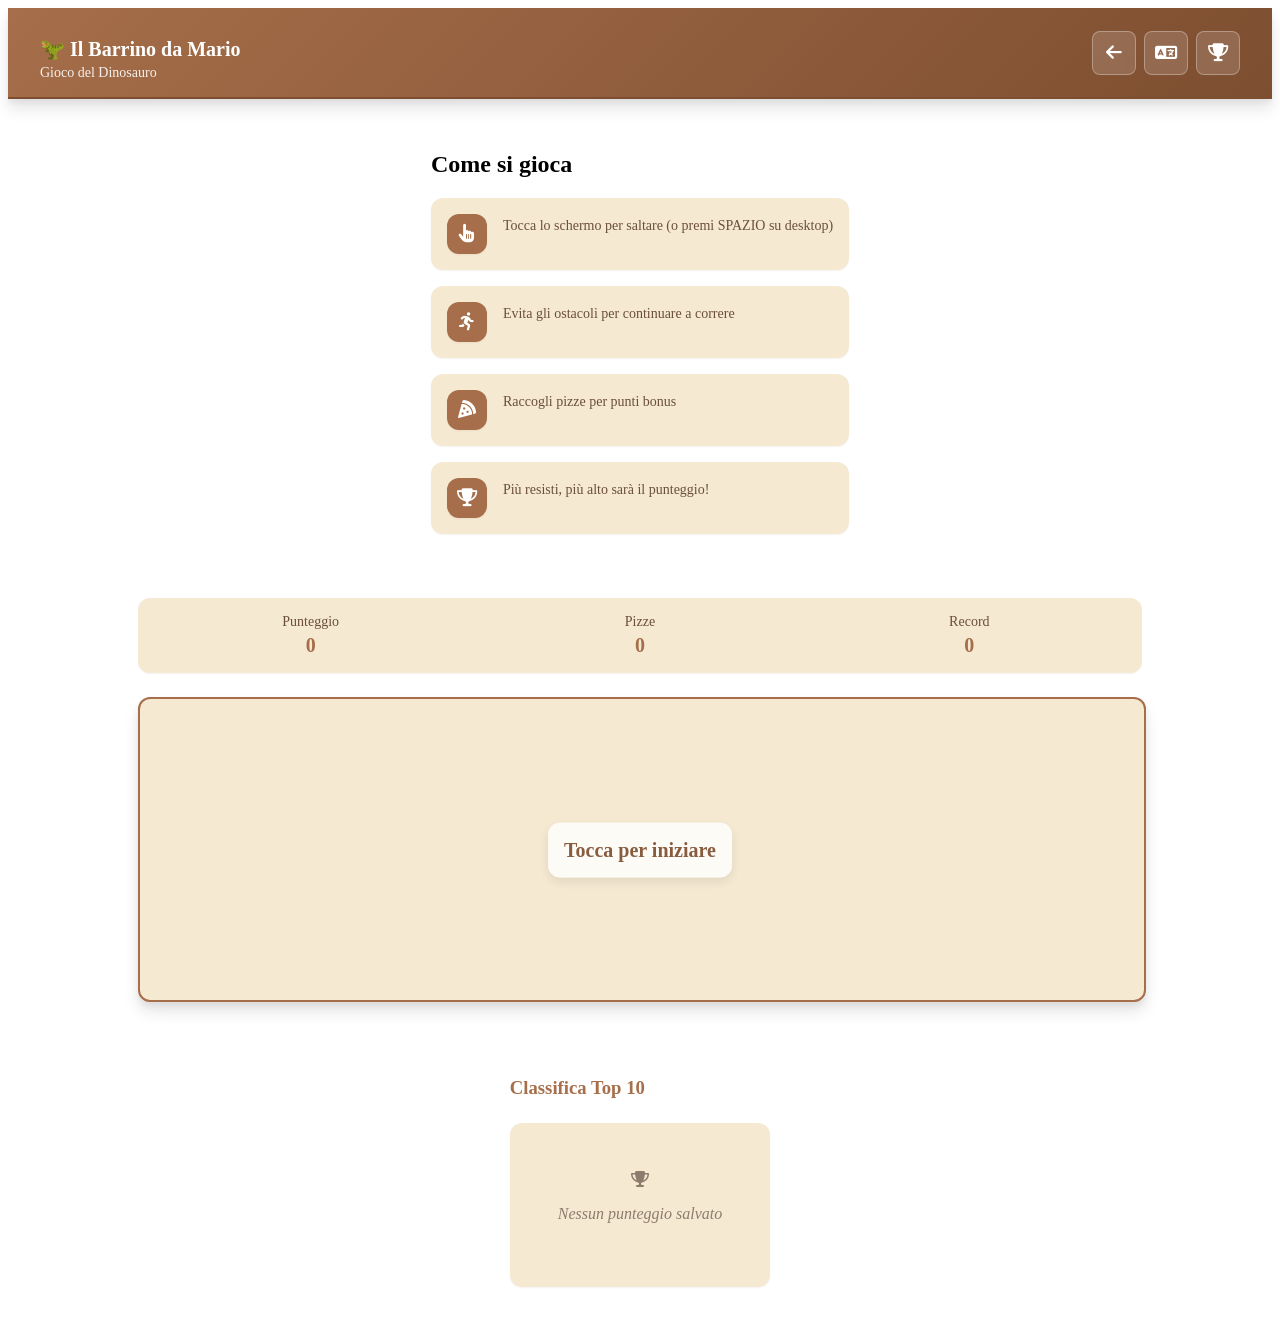
==== gioco.html @ 327691ac "Add files via upload" ====
<!doctype html>
<html lang="it">
<head>
  <meta charset="utf-8" />
  <meta name="viewport" content="width=device-width, initial-scale=1, maximum-scale=1, user-scalable=no" />
  <meta name="theme-color" content="#A66E4A" />
  <meta name="mobile-web-app-capable" content="yes" />
  <meta name="apple-mobile-web-app-status-bar-style" content="black-translucent" />

  <title>Il Barrino da Mario • Gioco del Dinosauro</title>
  <meta name="description" content="Gioco del Dinosauro: salta gli ostacoli, raccogli pizze e scala la classifica del Barrino da Mario." />

  <!-- Styles -->
  <link rel="stylesheet" href="src/css/variables.css" />
  <link rel="stylesheet" href="src/css/game.css" />
  <link rel="stylesheet" href="src/css/responsive.css" />

  <!-- Icons -->
  <link rel="preconnect" href="https://cdnjs.cloudflare.com" crossorigin />
  <link rel="stylesheet" href="https://cdnjs.cloudflare.com/ajax/libs/font-awesome/6.4.0/css/all.min.css" />

  <!-- App scripts (defer) -->
  <script src="src/js/core/translationService.js" defer></script>
  <script src="src/js/features/game.js" defer></script>
</head>

<body class="game-page">
  <a class="sr-only sr-only-focusable" href="#game-main">Vai al gioco</a>

  <!-- Loading -->
  <div class="loading-screen" id="loading-screen" aria-label="Caricamento" role="status">
    <div class="loading-spinner" aria-hidden="true"></div>
  </div>

  <!-- Orientation notice (mobile) -->
  <aside class="orientation-notice hidden" id="orientation-notice" role="alert" aria-live="polite" aria-labelledby="orientation-title">
    <div class="orientation-content">
      <div class="orientation-icon" aria-hidden="true">
        <i class="fas fa-mobile-alt"></i>
        <i class="fas fa-sync-alt"></i>
      </div>

      <h2 id="orientation-title">Per una migliore esperienza</h2>
      <p id="orientation-message">Ruota il dispositivo in orizzontale</p>

      <p class="orientation-note">
        <i class="fas fa-info-circle" aria-hidden="true"></i>
        <span id="orientation-note">Il gioco è ottimizzato per la modalità landscape</span>
      </p>

      <button class="btn btn-primary" id="continue-portrait" type="button" aria-label="Continua in modalità portrait">
        <span id="continue-portrait-text">Continua comunque</span>
      </button>
    </div>
  </aside>

  <!-- App shell -->
  <div class="game-container" id="game-container">
    <!-- Header / Navbar -->
    <header class="game-header" role="banner">
      <div class="game-header-content">
        <div class="game-logo" aria-label="Titolo gioco">
          <h1>🦖 Il Barrino da Mario</h1>
          <p id="game-subtitle">Gioco del Dinosauro</p>
        </div>

        <!-- IMPORTANT: questi sono i 3 tasti navbar (ID usati dal JS) -->
        <nav class="game-controls" aria-label="Navigazione gioco">
          <button class="btn btn-secondary btn-icon" id="btn-back-menu" type="button" aria-label="Torna al menu principale">
            <i class="fas fa-arrow-left" aria-hidden="true"></i>
          </button>

          <button class="btn btn-secondary btn-icon" id="btn-language" type="button" aria-label="Cambia lingua">
            <i class="fas fa-language" aria-hidden="true"></i>
          </button>

          <button class="btn btn-secondary btn-icon" id="btn-leaderboard" type="button" aria-label="Visualizza classifica">
            <i class="fas fa-trophy" aria-hidden="true"></i>
          </button>
        </nav>
      </div>
    </header>

    <!-- Instructions -->
    <section class="game-instructions" aria-labelledby="instructions-title">
      <h2 id="instructions-title">Come si gioca</h2>

      <div class="instructions-grid" role="list">
        <article class="instruction-item" role="listitem">
          <div class="instruction-icon" aria-hidden="true"><i class="fas fa-hand-pointer"></i></div>
          <p id="instruction-tap">Tocca lo schermo per saltare (o premi SPAZIO su desktop)</p>
        </article>

        <article class="instruction-item" role="listitem">
          <div class="instruction-icon" aria-hidden="true"><i class="fas fa-running"></i></div>
          <p id="instruction-avoid">Evita gli ostacoli per continuare a correre</p>
        </article>

        <article class="instruction-item" role="listitem">
          <div class="instruction-icon" aria-hidden="true"><i class="fas fa-pizza-slice"></i></div>
          <p id="instruction-collect">Raccogli pizze per punti bonus</p>
        </article>

        <article class="instruction-item" role="listitem">
          <div class="instruction-icon" aria-hidden="true"><i class="fas fa-trophy"></i></div>
          <p id="instruction-score">Più resisti, più alto sarà il punteggio!</p>
        </article>
      </div>
    </section>

    <!-- Main -->
    <main class="game-area" id="game-main">
      <div class="game-layout">
        <!-- Game play -->
        <section class="game-play" aria-labelledby="game-title">
          <h2 class="sr-only" id="game-title">Area di gioco</h2>

          <!-- Stats -->
          <div class="game-stats" role="region" aria-label="Statistiche di gioco">
            <div class="stat-item">
              <span id="label-score">Punteggio</span>
              <span class="stat-value" id="score" aria-live="polite">0</span>
            </div>

            <div class="stat-item">
              <span id="label-pizzas">Pizze</span>
              <span class="stat-value" id="pizzas" aria-live="polite">0</span>
            </div>

            <div class="stat-item">
              <span id="label-best">Record</span>
              <span class="stat-value" id="best-score" aria-live="polite">0</span>
            </div>
          </div>

          <!-- Canvas -->
          <div class="game-canvas-container">
            <canvas id="gameCanvas" width="1000" height="300" role="img" aria-label="Canvas del gioco"></canvas>

            <div class="game-controls-text" id="game-controls-text" aria-hidden="true">
              <span id="start-prompt">Tocca per iniziare</span>
            </div>
          </div>
        </section>

        <!-- Sidebar leaderboard preview -->
        <aside class="game-sidebar" aria-label="Classifica Top 10">
          <section class="leaderboard-section" aria-labelledby="leaderboard-title">
            <h3 id="leaderboard-title">Classifica Top 10</h3>

            <div class="leaderboard-container">
              <ul class="leaderboard-list" id="leaderboard-list" role="list">
                <li class="no-scores-game">
                  <i class="fas fa-trophy" aria-hidden="true"></i>
                  <p id="no-scores-text">Nessun punteggio salvato</p>
                </li>
              </ul>
            </div>
          </section>
        </aside>
      </div>
    </main>
  </div>

  <!-- Game over modal -->
  <dialog class="game-over-modal" id="game-over-modal" role="dialog" aria-modal="true" aria-labelledby="game-over-title">
    <div class="game-over-content">
      <h2 id="game-over-title">Game Over!</h2>
      <p id="game-over-message">Punteggio finale</p>
      <div class="final-score" id="final-score" aria-live="assertive">0</div>

      <!-- Save score -->
      <form class="save-score-section" id="save-score-section" aria-labelledby="save-score-title">
        <h3 class="sr-only" id="save-score-title">Salva il tuo punteggio</h3>

        <label for="player-name" id="label-player-name">Il tuo nome:</label>
        <input
          id="player-name"
          name="player-name"
          type="text"
          maxlength="20"
          autocomplete="off"
          placeholder="Inserisci nome..."
          aria-required="true"
        />

        <button class="btn btn-secondary" id="use-random-name" type="button">
          <i class="fas fa-dice" aria-hidden="true"></i>
          <span id="random-name-text">Nome casuale</span>
        </button>

        <div class="save-score-actions">
          <button class="btn btn-primary" id="save-score-btn" type="button">
            <i class="fas fa-save" aria-hidden="true"></i>
            <span id="save-score-text">Salva</span>
          </button>

          <button class="btn btn-secondary" id="skip-save-btn" type="button">
            <span id="skip-save-text">Salta</span>
          </button>
        </div>
      </form>

      <div class="game-over-actions">
        <button class="btn btn-primary" id="restartBtn" type="button">
          <i class="fas fa-redo" aria-hidden="true"></i>
          <span id="restart-text">Riprova</span>
        </button>

        <button class="btn btn-secondary" id="view-leaderboard-btn" type="button">
          <i class="fas fa-trophy" aria-hidden="true"></i>
          <span id="view-leaderboard-text">Classifica</span>
        </button>
      </div>
    </div>
  </dialog>

  <!-- Language selector modal -->
  <dialog class="language-selector hidden" id="language-selector" role="dialog" aria-modal="true" aria-labelledby="language-title">
    <div class="language-selector-content">
      <header class="language-selector-header">
        <h3 id="language-title">Seleziona lingua</h3>
        <button class="btn btn-icon close-btn" id="close-language-btn" type="button" aria-label="Chiudi selezione lingua">
          <i class="fas fa-times" aria-hidden="true"></i>
        </button>
      </header>

      <div class="language-selector-body" id="language-options">
        <!-- Popolato da JS -->
      </div>
    </div>
  </dialog>

  <!-- Full leaderboard modal -->
  <dialog class="modal leaderboard-modal hidden" id="leaderboard-modal" role="dialog" aria-modal="true" aria-labelledby="modal-leaderboard-title">
    <div class="modal-content">
      <header class="modal-header">
        <h3 id="modal-leaderboard-title">Classifica completa</h3>
        <button class="btn btn-icon close-btn" id="close-leaderboard-modal" type="button" aria-label="Chiudi classifica">
          <i class="fas fa-times" aria-hidden="true"></i>
        </button>
      </header>

      <div class="modal-body">
        <div class="leaderboard-container">
          <ul class="leaderboard-list" id="modal-leaderboard-list" role="list">
            <li class="no-scores">
              <i class="fas fa-trophy" aria-hidden="true"></i>
              <p>Nessun punteggio salvato</p>
            </li>
          </ul>
        </div>

        <div class="modal-footer">
          <button class="btn btn-primary" id="play-again-btn" type="button">
            <i class="fas fa-play" aria-hidden="true"></i>
            <span>Gioca ancora</span>
          </button>
        </div>
      </div>
    </div>
  </dialog>

  <noscript>
    <div class="noscript">
      Questo gioco richiede JavaScript attivo.
    </div>
  </noscript>
</body>
</html>
---- src/css/variables.css ----
/* CSS Variables - Warm Light Beige Palette */
:root {
  /* ——————————————————————————————————————————————————————————————————————————————
     Core Brand Colors
     —————————————————————————————————————————————————————————————————————————————— */
  --color-primary:       #A66E4A; /* terracotta scuro */
  --color-primary-light: #C09070; /* terracotta chiaro */
  --color-primary-dark:  #7D4E30; /* terracotta profondo */
  
  --color-secondary:     #F5E9D2; /* crema tenue */
  --color-accent:        #E8B588; /* pesca morbida */

  /* ——————————————————————————————————————————————————————————————————————————————
     Background & Surface
     —————————————————————————————————————————————————————————————————————————————— */
  --color-background:         #FAF5EE; /* beige chiaro */
  --color-background-dark:    #724200; /* fondo scuro eventuale */
  
  --color-surface:            #F5E9D2; /* superficie principale */
  --color-surface-elevated:   #FFFFFF; /* superfici elevate */
  --color-surface-hover:      #EFE4D0; /* hover sui surface */

  /* ——————————————————————————————————————————————————————————————————————————————
     Text Palette
     —————————————————————————————————————————————————————————————————————————————— */
  --color-text:        #4A3022; /* marrone scuro */
  --color-text-light:  #6B4F3A; /* marrone medio */
  --color-text-muted:  #8D7C6D; /* taupe morbido */
  --color-text-inverse: #FFFFFF; /* testo su sfondo scuro */

  /* ——————————————————————————————————————————————————————————————————————————————
     Status Indicators
     —————————————————————————————————————————————————————————————————————————————— */
  --color-success:       #6A9A46; /* verde caldo */
  --color-success-light: #D9EAD3; /* verde chiaro */

  --color-warning:       #E4A76C; /* ambra calda */
  --color-warning-light: #F5E1C9; /* ambra chiaro */

  --color-error:         #D9574F; /* rosso ruggine */
  --color-error-light:   #F4C8C6; /* rosa cipria */

  --color-info:          #1390CE; /* azzurro tenue */
  --color-info-light:    #DCEEF7; /* azzurro chiarissimo */

  /* ——————————————————————————————————————————————————————————————————————————————
     Borders & Dividers
     —————————————————————————————————————————————————————————————————————————————— */
  --color-border:       #E5D7C1; /* beige medio */
  --color-border-light: #EFE4D0; /* beige chiaro */
  --color-border-dark:  #C4B39A; /* marrone chiaro */

  /* ——————————————————————————————————————————————————————————————————————————————
     Interactive States
     —————————————————————————————————————————————————————————————————————————————— */
  --color-hover:  var(--color-surface-hover);
  --color-active: var(--color-primary-light);
  --color-focus:  var(--color-primary);

  /* ——————————————————————————————————————————————————————————————————————————————
     Game & Admin Theming
     —————————————————————————————————————————————————————————————————————————————— */
  --color-game-primary:   var(--color-primary);
  --color-game-secondary: var(--color-secondary);
  --color-game-accent:     #F39C12; /* arancio vibrante */
  --color-game-danger:     var(--color-error);

  --color-admin-primary:   #7A6E65; /* grigio taupe caldo */
  --color-admin-secondary: #8D7C6D; /* taupe morbido */
  --color-admin-accent:    var(--color-accent);

  /* ——————————————————————————————————————————————————————————————————————————————
     Spacing Scale
     —————————————————————————————————————————————————————————————————————————————— */
  --spacing-xs:  0.25rem;
  --spacing-sm:  0.5rem;
  --spacing-md:  1rem;
  --spacing-lg:  1.5rem;
  --spacing-xl:  2rem;
  --spacing-2xl: 3rem;
  --spacing-3xl: 4rem;

  /* ——————————————————————————————————————————————————————————————————————————————
     Typography
     —————————————————————————————————————————————————————————————————————————————— */
  --font-family:       'Inter', -apple-system, BlinkMacSystemFont, 'Segoe UI', Roboto, sans-serif;
  --font-size-xs:      0.75rem;
  --font-size-sm:      0.875rem;
  --font-size-base:    1rem;
  --font-size-lg:      1.125rem;
  --font-size-xl:      1.25rem;
  --font-size-2xl:     1.5rem;
  --font-size-3xl:     1.875rem;
  --font-size-4xl:     2.25rem;

  --font-weight-light:   300;
  --font-weight-normal:  400;
  --font-weight-medium:  500;
  --font-weight-semibold:600;
  --font-weight-bold:    700;

  --line-height-tight:   1.2;
  --line-height-normal:  1.5;
  --line-height-relaxed: 1.75;

  /* ——————————————————————————————————————————————————————————————————————————————
     Borders & Shadows
     —————————————————————————————————————————————————————————————————————————————— */
  --border-radius-sm:   0.375rem;
  --border-radius-md:   0.5rem;
  --border-radius-lg:   0.75rem;
  --border-radius-xl:   1rem;
  --border-radius-full: 9999px;

  --border-width:       1px;

  --shadow-sm:  0 1px 2px rgba(0, 0, 0, 0.05);
  --shadow-md:  0 4px 6px rgba(0, 0, 0, 0.1), 0 2px 4px rgba(0, 0, 0, 0.06);
  --shadow-lg:  0 10px 15px rgba(0, 0, 0, 0.1), 0 4px 6px rgba(0, 0, 0, 0.05);
  --shadow-xl:  0 20px 25px rgba(0, 0, 0, 0.1), 0 10px 10px rgba(0, 0, 0, 0.04);

  /* ——————————————————————————————————————————————————————————————————————————————
     Transitions & Z-Index
     —————————————————————————————————————————————————————————————————————————————— */
  --transition-fast:    150ms ease-in-out;
  --transition-normal:  250ms ease-in-out;
  --transition-slow:    350ms ease-in-out;

  --z-dropdown:           1000;
  --z-sticky:             1020;
  --z-fixed:              1030;
  --z-modal-backdrop:     1040;
  --z-modal:              1050;
  --z-popover:            1060;
  --z-tooltip:            1070;
  --z-toast:              1080;

  /* ——————————————————————————————————————————————————————————————————————————————
     Layout & Breakpoints
     —————————————————————————————————————————————————————————————————————————————— */
  --container-max-width:  1200px;
  --header-height:        80px;
  --sidebar-width:        280px;

  --breakpoint-sm:  640px;
  --breakpoint-md:  768px;
  --breakpoint-lg: 1024px;
  --breakpoint-xl: 1280px;
  --breakpoint-2xl:1536px;

  /* ——————————————————————————————————————————————————————————————————————————————
     Compatibility aliases (do not change palette)
     These variables are referenced in legacy CSS; keep them mapped to the existing design tokens.
     —————————————————————————————————————————————————————————————————————————————— */
  --border-color:        var(--color-border);
  --border-color-light:  var(--color-border-light);
  --border-color-dark:   var(--color-border-dark);

  --color-text-primary:   var(--color-text);
  --color-text-secondary: var(--color-text-light);

  --radius-sm: var(--border-radius-sm);
  --radius-lg: var(--border-radius-lg);
}

/* Component-specific custom properties */
:root {
  /* Buttons */
  --btn-padding-sm: var(--spacing-xs) var(--spacing-sm);
  --btn-padding-md: var(--spacing-sm) var(--spacing-md);
  --btn-padding-lg: var(--spacing-md) var(--spacing-lg);

  /* Cards */
  --card-padding:       var(--spacing-lg);
  --card-border-radius: var(--border-radius-lg);
  --card-shadow:        var(--shadow-md);

  /* Modals */
  --modal-backdrop:      rgba(0, 0, 0, 0.5);
  --modal-border-radius: var(--border-radius-xl);
  --modal-padding:       var(--spacing-xl);

  /* Forms */
  --input-height:            2.75rem;
  --input-padding:           var(--spacing-sm) var(--spacing-md);
  --input-border-radius:     var(--border-radius-md);
  --input-border-color:      var(--color-border);
  --input-focus-border-color:var(--color-primary);
  --input-focus-ring:        0 0 0 3px rgba(166, 110, 74, 0.2);

  /* Loading spinner */
  --loading-spinner-size:   2rem;
  --loading-spinner-border: 3px;

  /* Game-specific */
  --game-canvas-border:        2px solid var(--color-primary);
  --game-canvas-border-radius: var(--border-radius-lg);
  --game-stats-height:         60px;

  /* Admin-specific */
  --admin-sidebar-width: 280px;
  --admin-header-height: 70px;
  --admin-nav-height:    60px;
}
---- src/css/game.css ----
/* Game Body */
.game-body {
  background-color: var(--color-background);
  font-family: var(--font-family);
  min-height: 100vh;
  overflow-x: hidden;
}

/* Orientation Notice */
.orientation-notice {
  position: fixed;
  top: 0;
  left: 0;
  right: 0;
  bottom: 0;
  background-color: var(--color-primary);
  color: white;
  display: flex;
  align-items: center;
  justify-content: center;
  z-index: var(--z-modal);
  padding: var(--spacing-lg);
}

.orientation-notice.hidden {
  display: none;
}

.orientation-content {
  text-align: center;
  max-width: 400px;
}

.orientation-icon {
  font-size: var(--font-size-4xl);
  margin-bottom: var(--spacing-lg);
  display: flex;
  align-items: center;
  justify-content: center;
  gap: var(--spacing-sm);
}

.orientation-icon .fa-sync-alt {
  animation: rotate 2s linear infinite;
}

@keyframes rotate {
  from { transform: rotate(0deg); }
  to { transform: rotate(360deg); }
}

.orientation-content h2 {
  margin-bottom: var(--spacing-md);
}

.orientation-content p {
  margin-bottom: var(--spacing-md);
  opacity: 0.9;
}

/* Game Container */
.game-container {
  min-height: 100vh;
  display: flex;
  flex-direction: column;
}

/* Game Header */
.game-header {
  background-color: var(--color-primary);
  color: var(--color-text-inverse);
  box-shadow: var(--shadow-md);
  position: sticky;
  top: 0;
  z-index: var(--z-sticky);
  border-bottom: 2px solid var(--color-primary-dark);
}

.game-header-content {
  display: flex;
  align-items: center;
  justify-content: space-between;
  padding: var(--spacing-md) var(--spacing-lg);
  max-width: var(--container-max-width);
  margin: 0 auto;
}

.game-logo h1 {
  font-size: var(--font-size-xl);
  margin-bottom: var(--spacing-xs);
}

.game-logo p {
  font-size: var(--font-size-sm);
  opacity: 0.9;
  margin: 0;
}

.game-controls {
  display: flex;
  align-items: center;
  gap: var(--spacing-sm);
}

/* Language Selector */
.language-selector {
  position: fixed;
  top: 0;
  left: 0;
  right: 0;
  bottom: 0;
  background-color: var(--modal-backdrop);
  display: flex;
  align-items: center;
  justify-content: center;
  z-index: var(--z-modal);
  padding: var(--spacing-md);
}

.language-selector.hidden {
  display: none;
}

.language-selector-content {
  background-color: var(--color-surface);
  border-radius: var(--border-radius-xl);
  box-shadow: var(--shadow-xl);
  max-width: 600px;
  width: 100%;
  max-height: 80vh;
  overflow: hidden;
}

.language-selector-header {
  display: flex;
  align-items: center;
  justify-content: space-between;
  padding: var(--spacing-lg);
  border-bottom: var(--border-width) solid var(--border-color);
  background-color: var(--color-background);
}

.language-selector-header h3 {
  color: var(--color-primary);
  margin: 0;
}

/* Game Instructions */
.game-instructions {
  padding: var(--spacing-xl) var(--spacing-lg);
  max-width: var(--container-max-width);
  margin: 0 auto;
}

.game-instructions h3 {
  text-align: center;
  color: var(--color-primary);
  margin-bottom: var(--spacing-lg);
}

.instructions-grid {
  display: grid;
  grid-template-columns: repeat(auto-fit, minmax(240px, 1fr));
  gap: var(--spacing-md);
  align-items: stretch;
}

.instruction-item {
  display: flex;
  align-items: flex-start;
  gap: var(--spacing-md);
  padding: var(--spacing-md);
  background-color: var(--color-surface);
  border-radius: var(--border-radius-lg);
  box-shadow: var(--shadow-sm);
  transition: all var(--transition-fast);
}

.instruction-item:hover {
  box-shadow: var(--shadow-md);
  transform: translateY(-1px);
}

.instruction-icon {
  display: flex;
  align-items: center;
  justify-content: center;
  width: 40px;
  height: 40px;
  background-color: var(--color-primary);
  color: var(--color-text-inverse);
  border-radius: var(--border-radius-lg);
  font-size: var(--font-size-lg);
  flex-shrink: 0;
  box-shadow: var(--shadow-sm);
}

.instruction-item p {
  margin: 0;
  color: var(--color-text-light);
  font-size: var(--font-size-sm);
  line-height: var(--line-height-relaxed);
}

/* Game Area */
.game-area {
  flex: 1;
  padding: var(--spacing-xl) var(--spacing-lg);
  max-width: var(--container-max-width);
  margin: 0 auto;
  width: 100%;
}

/* Layout (desktop: gioco + classifica affiancati) */
.game-layout {
    display: flex;
    grid-template-columns: 1fr;
    gap: var(--spacing-xl);
    align-items: start;
    /* flex-direction: column; */
    flex-wrap: wrap;
    align-content: space-around;
    justify-content: space-around;

}

.game-play {
  min-width: 0;
}

.game-sidebar {
  min-width: 0;
}

.game-stats {
  display: grid;
  grid-template-columns: repeat(3, minmax(0, 1fr));
  gap: var(--spacing-md);
  margin-bottom: var(--spacing-lg);
  padding: var(--spacing-md);
  background-color: var(--color-surface);
  border-radius: var(--border-radius-lg);
  box-shadow: var(--shadow-sm);
}

.stat-item {
  text-align: center;
}

.stat-item span:first-child {
  display: block;
  font-size: var(--font-size-sm);
  color: var(--color-text-light);
  margin-bottom: var(--spacing-xs);
}

.stat-value {
  font-size: var(--font-size-xl);
  font-weight: var(--font-weight-bold);
  color: var(--color-primary);
}

.game-canvas-container {
  position: relative;
  width: 100%;
  max-width: 1100px;
  margin: 0 auto;
  margin-bottom: var(--spacing-lg);
  aspect-ratio: 10 / 3;
}

#gameCanvas {
  border: var(--game-canvas-border);
  border-radius: var(--game-canvas-border-radius);
  background-color: var(--color-surface);
  box-shadow: var(--shadow-lg);
  width: 100%;
  height: 100%;
  display: block;
  touch-action: manipulation; /* Migliora il touch su mobile */
  user-select: none; /* Previene selezione accidentale */
}

.game-controls-text {
  position: absolute;
  top: 50%;
  left: 50%;
  transform: translate(-50%, -50%);
  color: var(--color-primary-dark);
  font-size: var(--font-size-xl);
  font-weight: var(--font-weight-semibold);
  text-align: center;
  pointer-events: none;
  opacity: 0.9;
  background: rgba(255, 255, 255, 0.9);
  padding: var(--spacing-md);
  border-radius: var(--border-radius-lg);
  box-shadow: 0 4px 12px rgba(0, 0, 0, 0.1);
  text-shadow: 0 1px 2px rgba(255, 255, 255, 0.8);
}

/* Game Over Modal */
.game-over-modal {
  position: fixed;
  top: 0;
  left: 0;
  right: 0;
  bottom: 0;
  background-color: var(--modal-backdrop);
  display: flex;
  align-items: center;
  justify-content: center;
  z-index: var(--z-modal);
  opacity: 0;
  visibility: hidden;
  pointer-events: none;
  transition: all var(--transition-normal);
  padding: var(--spacing-md);
}

.game-over-modal.show {
  opacity: 1;
  visibility: visible;
  pointer-events: auto;
}

.game-over-content {
  background-color: var(--color-surface);
  border-radius: var(--border-radius-xl);
  box-shadow: var(--shadow-xl);
  padding: var(--spacing-2xl);
  text-align: center;
  max-width: 500px;
  width: 100%;
  transform: scale(0.95);
  transition: transform var(--transition-normal);
}

.game-over-modal.show .game-over-content {
  transform: scale(1);
}

.game-over-content h2 {
  color: var(--color-primary);
  font-size: var(--font-size-2xl);
  margin-bottom: var(--spacing-md);
}

.game-over-content p {
  color: var(--color-text-light);
  margin-bottom: var(--spacing-sm);
}

.final-score {
  font-size: var(--font-size-3xl);
  font-weight: var(--font-weight-bold);
  color: var(--color-primary-dark);
  margin-bottom: var(--spacing-xl);
  text-shadow: 0 2px 4px rgba(139, 69, 19, 0.2);
}

/* Save Score Section */
.save-score-section {
  margin-bottom: var(--spacing-xl);
  padding: var(--spacing-lg);
  background-color: var(--color-background);
  border-radius: var(--border-radius-lg);
  text-align: left;
}

.save-score-section label {
  display: block;
  font-weight: var(--font-weight-medium);
  color: var(--color-text);
  margin-bottom: var(--spacing-sm);
}

.save-score-section input {
  width: 100%;
  padding: var(--spacing-sm) var(--spacing-md);
  border: var(--border-width) solid var(--border-color);
  border-radius: var(--border-radius-md);
  font-size: var(--font-size-base);
  margin-bottom: var(--spacing-md);
  transition: all var(--transition-fast);
}

.save-score-section input:focus-visible {
  outline: none;
  border-color: var(--color-primary);
  box-shadow: 0 0 0 2px rgba(139, 69, 19, 0.1);
}

.random-name-btn {
  display: block;
  width: 100%;
  padding: var(--spacing-sm);
  background-color: var(--color-secondary);
  color: var(--color-primary);
  border: var(--border-width) solid var(--color-primary);
  border-radius: var(--border-radius-md);
  font-size: var(--font-size-sm);
  cursor: pointer;
  transition: all var(--transition-fast);
  margin-bottom: var(--spacing-md);
}

.random-name-btn:hover {
  background-color: var(--color-primary);
  color: white;
}

.save-score-actions {
  display: flex;
  gap: var(--spacing-sm);
}

.save-score-actions .btn {
  flex: 1;
}

/* Game Over Actions */
.game-over-actions {
  display: flex;
  justify-content: center;
  gap: var(--spacing-md);
}

/* Leaderboard Section */
.leaderboard-section {
  padding: 0;
  margin: 0;
}

.leaderboard-section h3 {
  text-align: center;
  color: var(--color-primary);
  margin-bottom: var(--spacing-lg);
}

.leaderboard-container {
  background-color: var(--color-surface);
  border-radius: var(--border-radius-lg);
  box-shadow: var(--shadow-sm);
  overflow: hidden;
}

.leaderboard-list {
  list-style: none;
  margin: 0;
  padding: 0;
}

.leaderboard-entry,
.game-leaderboard-entry {
  display: grid;
  grid-template-columns: 50px 1fr auto auto;
  gap: var(--spacing-md);
  align-items: center;
  padding: var(--spacing-md) var(--spacing-lg);
  border-bottom: var(--border-width) solid var(--border-color-light);
  transition: background-color var(--transition-fast);
}

/* Responsive refinements */
@media (min-width: 1024px) {
  .game-layout {
    grid-template-columns: 1.35fr 0.65fr;
  }
  .leaderboard-section h3 {
    text-align: left;
  }
}

@media (max-width: 640px) {
  .game-header-content {
    padding: var(--spacing-md);
  }
  .game-logo h1 {
    font-size: var(--font-size-lg);
  }
  .game-instructions {
    padding: var(--spacing-lg) var(--spacing-md);
  }
  .game-area {
    padding: var(--spacing-lg) var(--spacing-md);
  }
  .game-stats {
    grid-template-columns: 1fr;
  }
  .leaderboard-entry,
  .game-leaderboard-entry {
    grid-template-columns: 44px 1fr auto;
  }
  .leaderboard-entry .date,
  .game-leaderboard-entry .date {
    display: none;
  }
}

.leaderboard-entry:hover,
.game-leaderboard-entry:hover {
  background-color: var(--color-background);
}

.leaderboard-entry:last-child,
.game-leaderboard-entry:last-child {
  border-bottom: none;
}

.leaderboard-entry .rank,
.game-leaderboard-entry .rank {
  font-weight: var(--font-weight-bold);
  color: var(--color-primary);
  text-align: center;
}

.leaderboard-entry .name,
.game-leaderboard-entry .name {
  font-weight: var(--font-weight-medium);
  color: var(--color-text);
}

.leaderboard-entry .score,
.game-leaderboard-entry .score {
  font-weight: var(--font-weight-bold);
  color: var(--color-primary-dark);
}

.leaderboard-entry .date,
.game-leaderboard-entry .date {
  font-size: var(--font-size-sm);
  color: var(--color-text-muted);
}

/* Top 3 Styling */
.leaderboard-entry.top-1,
.game-leaderboard-entry.top-1 {
  background-color: rgba(255, 215, 0, 0.1);
}

.leaderboard-entry.top-1 .rank,
.game-leaderboard-entry.top-1 .rank {
  color: #FFD700;
}

.leaderboard-entry.top-2,
.game-leaderboard-entry.top-2 {
  background-color: rgba(192, 192, 192, 0.1);
}

.leaderboard-entry.top-2 .rank,
.game-leaderboard-entry.top-2 .rank {
  color: #C0C0C0;
}

.leaderboard-entry.top-3,
.game-leaderboard-entry.top-3 {
  background-color: rgba(205, 127, 50, 0.1);
}

.leaderboard-entry.top-3 .rank,
.game-leaderboard-entry.top-3 .rank {
  color: #CD7F32;
}

/* No Scores */
.no-scores,
.no-scores-game {
  text-align: center;
  padding: var(--spacing-2xl);
  color: var(--color-text-muted);
  font-style: italic;
}

.no-scores i {
  font-size: var(--font-size-2xl);
  margin-bottom: var(--spacing-md);
  opacity: 0.5;
}

/* Leaderboard Modal */
.leaderboard-modal .modal-content {
  max-width: 600px;
}

.leaderboard-modal .modal-body {
  padding: 0;
}

.leaderboard-modal .leaderboard-list {
  max-height: 400px;
  overflow-y: auto;
}

.leaderboard-modal .modal-actions {
  padding: var(--spacing-lg);
  text-align: center;
  border-top: var(--border-width) solid var(--border-color);
}

/* Game Responsive Adjustments */
@media (max-width: 768px) {
  .game-stats {
    gap: var(--spacing-md);
  }
  
  .stat-item span:first-child {
    font-size: var(--font-size-xs);
  }
  
  .stat-value {
    font-size: var(--font-size-lg);
  }
  
  #gameCanvas {
    width: 100%;
    height: 100%;
    max-width: 100%;
  }
  
  .instructions-grid {
    grid-template-columns: 1fr;
  }
  
  .game-over-content {
    padding: var(--spacing-lg);
  }
  
  .save-score-actions {
    flex-direction: column;
  }
  
  .game-over-actions {
    flex-direction: column;
  }
  
  .leaderboard-entry,
  .game-leaderboard-entry {
    grid-template-columns: 40px 1fr auto;
    gap: var(--spacing-sm);
    padding: var(--spacing-sm) var(--spacing-md);
  }
  
  .leaderboard-entry .date,
  .game-leaderboard-entry .date {
    display: none;
  }
  
  /* Migliora l'area di tocco per mobile */
  .game-canvas-container {
    padding: 0;
    background: transparent;
    border-radius: 0;
  }
  
  /* Ottimizza i controlli per touch */
  .btn {
    min-height: 48px; /* Area di tocco minima */
    padding: var(--spacing-md) var(--spacing-lg);
  }
  
  .game-stats {
    padding: var(--spacing-sm);
  }
  
  .stat-item {
    padding: var(--spacing-sm);
    min-height: 44px;
    display: flex;
    flex-direction: column;
    justify-content: center;
  }
}

/* Portrait Mode Specific */
@media (orientation: portrait) and (max-width: 768px) {
  .game-container:not(.portrait-allowed) .game-area {
    display: none;
  }
  
  .game-container:not(.portrait-allowed) .leaderboard-section {
    display: none;
  }
  
  /* Quando è permesso il portrait, ottimizza il layout */
  .game-container.portrait-allowed #gameCanvas {
    max-height: 40vh; /* Limita l'altezza in portrait */
  }
  
  .game-container.portrait-allowed .game-stats {
    flex-direction: row;
    justify-content: space-around;
    flex-wrap: wrap;
  }
  
  .game-container.portrait-allowed .stat-item {
    flex: 1;
    min-width: 80px;
  }
}

/* Landscape Mode Optimizations */
@media (orientation: landscape) and (max-height: 600px) {
  .game-header-content {
    padding: var(--spacing-sm) var(--spacing-lg);
  }
  
  .game-instructions {
    padding: var(--spacing-md) var(--spacing-lg);
  }
  
  .instructions-grid {
    grid-template-columns: repeat(4, 1fr);
    gap: var(--spacing-sm);
  }
  
  .instruction-item {
    padding: var(--spacing-sm);
  }
  
  .instruction-icon {
    width: 30px;
    height: 30px;
    font-size: var(--font-size-base);
  }
  
  .game-area {
    padding: var(--spacing-md) var(--spacing-lg);
  }
  
  .game-stats {
    margin-bottom: var(--spacing-sm);
    padding: var(--spacing-sm);
  }
  
  .leaderboard-section {
    padding: var(--spacing-md) var(--spacing-lg);
  }
  
  /* Ottimizza per landscape mobile */
  #gameCanvas {
    max-height: 60vh;
  }
}

/* Ottimizzazioni specifiche per touch device */
@media (hover: none) and (pointer: coarse) {
  #gameCanvas {
    cursor: pointer;
  }
  
  .game-canvas-container::before {
    content: '';
    position: absolute;
    top: 0;
    left: 0;
    right: 0;
    bottom: 0;
    z-index: 1;
    pointer-events: none;
  }
  
  /* Feedback visivo per touch */
  .game-canvas-container:active {
    transform: scale(0.99);
    transition: transform 0.1s ease;
  }
  
  /* Migliora la leggibilità su schermi piccoli */
  .game-controls-text {
    font-size: var(--font-size-lg);
    padding: var(--spacing-lg);
    background: rgba(255, 255, 255, 0.95);
    backdrop-filter: blur(4px);
  }
}

/* Ottimizzazioni per dispositivi ad alta densità */
@media (-webkit-min-device-pixel-ratio: 2), (min-resolution: 192dpi) {
  #gameCanvas {
    image-rendering: -webkit-optimize-contrast;
    image-rendering: crisp-edges;
  }
}

/* Riduce le animazioni per dispositivi con prestazioni limitate */
@media (prefers-reduced-motion: reduce) {
  .game-canvas-container:active {
    transform: none;
  }
  
  .instruction-item:hover {
    transform: none;
  }
}

/* Close Leaderboard Button */
.close-leaderboard {
  position: absolute;
  top: var(--spacing-md);
  right: var(--spacing-md);
  background: transparent;
  border: none;
  color: var(--color-text-primary);
  font-size: 24px;
  cursor: pointer;
  padding: var(--spacing-sm);
  width: 40px;
  height: 40px;
  display: flex;
  align-items: center;
  justify-content: center;
  border-radius: var(--radius-sm);
  transition: all var(--transition-normal);
  z-index: 10;
}

.close-leaderboard:hover {
  background-color: var(--color-error);
  color: white;
  transform: rotate(90deg);
}

/* Language Selector Body */
.language-selector-body {
  background-color: var(--color-surface);
  padding: var(--spacing-xl);
  border-radius: var(--radius-lg);
  max-width: 500px;
  width: 90%;
  max-height: 80vh;
  overflow-y: auto;
  box-shadow: var(--shadow-xl);
  position: relative;
}

.language-selector-body h3 {
  margin-top: 0;
  margin-bottom: var(--spacing-lg);
  color: var(--color-text-primary);
  text-align: center;
}

/* Orientation Note */
.orientation-note {
  background-color: var(--color-info-light);
  border-left: 4px solid var(--color-info);
  padding: var(--spacing-md);
  margin-top: var(--spacing-md);
  border-radius: var(--radius-sm);
  font-size: 14px;
  color: var(--color-text-secondary);
  display: flex;
  align-items: flex-start;
  gap: var(--spacing-sm);
}

.orientation-note i {
  color: var(--color-info);
  margin-top: 2px;
}

@media (max-width: 768px) {
  .language-selector-body {
    width: 95%;
    padding: var(--spacing-lg);
  }
  
  .orientation-note {
    font-size: 13px;
    padding: var(--spacing-sm);
  }
}
/* Pulsante Torna al Menù migliorato */
.btn-back-menu {
  font-weight: 600;
  padding: var(--spacing-sm) var(--spacing-lg);
  box-shadow: var(--shadow-md);
  transition: all var(--transition-normal);
}

.btn-back-menu:hover {
  transform: translateY(-2px);
  box-shadow: var(--shadow-lg);
}

.btn-back-menu i {
  margin-right: var(--spacing-xs);
}

@media (max-width: 768px) {
  .btn-back-menu {
    padding: var(--spacing-sm);
  }
  
  .btn-back-menu span {
    display: none;
  }
  
  .btn-back-menu i {
    margin-right: 0;
  }
}
/* ====================================== */
/* BUTTONS - Base Styles */
/* ====================================== */

.btn {
    display: inline-flex;
    align-items: center;
    justify-content: center;
    gap: var(--spacing-xs);
    padding: var(--btn-padding-md);
    font-family: var(--font-family);
    font-size: var(--font-size-base);
    font-weight: var(--font-weight-medium);
    line-height: 1;
    text-decoration: none;
    border: var(--border-width) solid transparent;
    border-radius: var(--border-radius-md);
    cursor: pointer;
    transition: all var(--transition-fast);
    user-select: none;
    white-space: nowrap;
}

.btn:focus-visible {
    outline: 2px solid var(--color-primary);
    outline-offset: 2px;
}

.btn:disabled {
    opacity: 0.5;
    cursor: not-allowed;
    pointer-events: none;
}

/* Button Variants */
.btn-primary {
    background-color: var(--color-primary);
    color: var(--color-text-inverse);
    border-color: var(--color-primary);
}

.btn-primary:hover:not(:disabled) {
    background-color: var(--color-primary-dark);
    border-color: var(--color-primary-dark);
    transform: translateY(-1px);
    box-shadow: var(--shadow-md);
}

.btn-primary:active:not(:disabled) {
    transform: translateY(0);
    box-shadow: var(--shadow-sm);
}

.btn-secondary {
    background-color: var(--color-surface);
    color: var(--color-primary);
    border-color: var(--color-primary);
}

.btn-secondary:hover:not(:disabled) {
    background-color: var(--color-primary);
    color: var(--color-text-inverse);
    transform: translateY(-1px);
    box-shadow: var(--shadow-md);
}

.btn-secondary:active:not(:disabled) {
    transform: translateY(0);
    box-shadow: var(--shadow-sm);
}

/* Icon-only buttons */
.btn-icon {
    padding: var(--spacing-sm);
    min-width: 44px;
    min-height: 44px;
    aspect-ratio: 1;
}

.btn-icon i {
    font-size: var(--font-size-lg);
    margin: 0;
}

/* Button sizes */
.btn-sm {
    padding: var(--btn-padding-sm);
    font-size: var(--font-size-sm);
}

.btn-lg {
    padding: var(--btn-padding-lg);
    font-size: var(--font-size-lg);
}

/* Close button */
.close-btn {
    background: transparent;
    border: none;
    color: var(--color-text-muted);
    padding: var(--spacing-sm);
    min-width: 40px;
    min-height: 40px;
    border-radius: var(--border-radius-md);
    transition: all var(--transition-fast);
}

.close-btn:hover {
    background-color: var(--color-error);
    color: white;
    transform: rotate(90deg);
}

/* ====================================== */
/* GAME HEADER - Miglioramenti */
/* ====================================== */

.game-header {
    background: linear-gradient(135deg, var(--color-primary) 0%, var(--color-primary-dark) 100%);
    box-shadow: var(--shadow-lg);
}

.game-controls {
    display: flex;
    align-items: center;
    gap: var(--spacing-sm);
}

/* Stili specifici per i pulsanti dell'header */
.game-controls .btn {
    background-color: rgba(255, 255, 255, 0.15);
    color: white;
    border-color: rgba(255, 255, 255, 0.3);
    backdrop-filter: blur(10px);
}

.game-controls .btn:hover {
    background-color: rgba(255, 255, 255, 0.25);
    border-color: rgba(255, 255, 255, 0.5);
    transform: translateY(-2px);
}

.game-controls .btn:active {
    transform: translateY(0);
}

.game-controls .btn i {
    font-size: var(--font-size-lg);
}

/* Screen reader only */
.sr-only {
    position: absolute;
    width: 1px;
    height: 1px;
    padding: 0;
    margin: -1px;
    overflow: hidden;
    clip: rect(0, 0, 0, 0);
    white-space: nowrap;
    border-width: 0;
}

/* ====================================== */
/* RESPONSIVE - Mobile adjustments */
/* ====================================== */

@media (max-width: 768px) {
    .btn {
        min-height: 44px;
        padding: var(--spacing-sm) var(--spacing-md);
    }
    
    .btn-icon {
        min-width: 40px;
        min-height: 40px;
    }
    
    .game-header-content {
        padding: var(--spacing-sm) var(--spacing-md);
    }
    
    .game-logo h1 {
        font-size: var(--font-size-lg);
    }
    
    .game-logo p {
        font-size: var(--font-size-xs);
    }
    
    .game-controls {
        gap: var(--spacing-xs);
    }
}

@media (max-width: 480px) {
    .btn-icon {
        min-width: 36px;
        min-height: 36px;
        padding: var(--spacing-xs);
    }
    
    .btn-icon i {
        font-size: var(--font-size-base);
    }
    
    .game-controls {
        gap: 0.25rem;
    }
}

/* Touch device optimizations */
@media (hover: none) and (pointer: coarse) {
    .btn {
        min-height: 48px;
    }
    
    .btn-icon {
        min-width: 48px;
        min-height: 48px;
    }
    
    .btn:active {
        transform: scale(0.95);
    }
}
---- src/css/responsive.css ----
/* Mobile First Responsive Design */

/* Small devices (landscape phones, 576px and up) */
@media (min-width: 576px) {
  .container {
    padding: 0 var(--spacing-lg);
  }
  
  .search-box {
    max-width: 600px;
  }
  
  .disclaimers {
    flex-direction: row;
    gap: var(--spacing-lg);
  }
  
  .disclaimer {
    flex: 1;
  }
}

/* Medium devices (tablets, 768px and up) */
@media (min-width: 768px) {
  .header-content {
    padding: var(--spacing-lg) 0;
  }
  
  .logo h1 {
    font-size: var(--font-size-3xl);
  }
  
  .main {
    padding: var(--spacing-2xl) 0;
  }
  
  .legend-content {
    grid-template-columns: 1fr 1fr;
  }
  
  .game-card {
    padding: var(--spacing-2xl);
  }
  
  .products-grid {
    grid-template-columns: repeat(auto-fill, minmax(350px, 1fr));
  }
  
  .footer-content {
    flex-direction: row;
    justify-content: space-between;
    text-align: left;
  }
  
  .admin-link {
    padding-top: 0;
    border-top: none;
  }
}

/* Large devices (desktops, 992px and up) */
@media (min-width: 992px) {
  .container {
    padding: 0 var(--spacing-xl);
  }
  
  .search-section {
    margin-bottom: var(--spacing-3xl);
  }
  
  .legend-section {
    padding: var(--spacing-2xl);
  }
  
  .legend-content {
    grid-template-columns: 1fr 1fr;
    gap: var(--spacing-2xl);
  }
  
  .products-grid {
    grid-template-columns: repeat(auto-fill, minmax(400px, 1fr));
    gap: var(--spacing-lg);
  }
  
  .product-card {
    padding: var(--spacing-xl);
  }
}

/* Extra large devices (large desktops, 1200px and up) */
@media (min-width: 1200px) {
  .legend-content {
    grid-template-columns: 2fr 1fr;
  }
  
  .products-grid {
    grid-template-columns: repeat(auto-fill, minmax(450px, 1fr));
  }
}

/* Mobile Specific Styles */
@media (max-width: 767px) {
  /* Header adjustments */
  .header-content {
    flex-wrap: wrap;
    gap: var(--spacing-sm);
  }
  
  .logo {
    flex: 1;
    min-width: 200px;
  }
  
  .logo h1 {
    font-size: var(--font-size-xl);
  }
  
  .header-controls {
    flex-shrink: 0;
  }
  
  /* Search adjustments */
  .search-box input {
    font-size: 16px; /* Prevent zoom on iOS */
  }
  
  /* Legend adjustments */
  .legend-section {
    padding: var(--spacing-lg);
  }
  
  .legend-items {
    justify-content: center;
  }
  
  .legend-item {
    font-size: var(--font-size-xs);
    padding: var(--spacing-xs);
  }
  
  /* Game card adjustments */
  .game-card {
    flex-direction: column;
    text-align: center;
    gap: var(--spacing-md);
  }
  
  .game-icon {
    font-size: var(--font-size-3xl);
  }
  
  /* Menu adjustments */
  .category-header {
    padding: var(--spacing-md);
  }
  
  .category-title h3 {
    font-size: var(--font-size-lg);
  }
  
  .products-grid {
    grid-template-columns: 1fr;
    gap: var(--spacing-sm);
    padding: var(--spacing-md);
  }
  
  .product-card {
    padding: var(--spacing-md);
  }
  
  .product-header {
    flex-direction: column;
    align-items: flex-start;
    gap: var(--spacing-xs);
  }
  
  .product-price {
    margin-left: 0;
    align-self: flex-end;
  }
  
  /* Modal adjustments */
  .modal {
    padding: var(--spacing-sm);
  }
  
  .modal-content {
    max-width: 100%;
    max-height: 95vh;
  }
  
  .modal-header,
  .modal-body,
  .modal-footer {
    padding: var(--spacing-md);
  }
  
  .language-grid {
    grid-template-columns: 1fr;
  }
  
  .filter-grid {
    grid-template-columns: 1fr;
  }
  
  .filter-actions {
    flex-direction: column;
  }
  
  /* Form adjustments */
  .form-row {
    grid-template-columns: 1fr;
  }
  
  .form-actions {
    flex-direction: column;
  }
  
  /* Toast adjustments */
  .toast-container {
    top: var(--spacing-sm);
    right: var(--spacing-sm);
    left: var(--spacing-sm);
    max-width: none;
  }
}

/* Touch device optimizations */
@media (hover: none) and (pointer: coarse) {
  /* Increase touch targets */
  .btn {
    min-height: 44px;
    padding: var(--spacing-sm) var(--spacing-md);
  }
  
  .btn-icon {
    min-width: 44px;
    min-height: 44px;
  }
  
  .legend-item {
    min-height: 44px;
    padding: var(--spacing-sm) var(--spacing-md);
    font-size: var(--font-size-base); /* Aumenta dimensione testo per mobile */
  }
  
  .category-header {
    min-height: 60px;
  }
  
  .close-btn {
    min-width: 44px;
    min-height: 44px;
  }
  
  /* Remove hover effects */
  .product-card:hover {
    transform: none;
    box-shadow: var(--shadow-sm);
  }
  
  .game-card:hover {
    transform: none;
  }
  
  .instruction-item:hover {
    transform: none;
    box-shadow: var(--shadow-sm);
  }
  
  /* Improve tap feedback */
  .btn:active {
    transform: scale(0.98);
  }
  
  .legend-item:active {
    transform: scale(0.98);
  }
  
  .category-header:active {
    transform: scale(0.99);
  }
  
  /* Migliora il feedback per i filtri */
  .legend-item.filtered {
    font-weight: var(--font-weight-bold);
    box-shadow: var(--shadow-md);
  }
  
  /* Ottimizza le aree di tocco per i prodotti */
  .product-card {
    padding: var(--spacing-lg);
    margin-bottom: var(--spacing-sm);
  }
  
  .product-tags {
    margin-top: var(--spacing-md);
  }
  
  .product-tag {
    padding: var(--spacing-sm) var(--spacing-md);
    margin: var(--spacing-xs);
    font-size: var(--font-size-sm);
  }
}

/* High DPI displays */
@media (-webkit-min-device-pixel-ratio: 2), (min-resolution: 192dpi) {
  /* Optimize for retina displays */
  .loading-spinner {
    border-width: 2px;
  }
  
  .border-width {
    --border-width: 0.5px;
  }
}

/* Reduced motion preferences */
@media (prefers-reduced-motion: reduce) {
  * {
    animation-duration: 0.01ms !important;
    animation-iteration-count: 1 !important;
    transition-duration: 0.01ms !important;
    scroll-behavior: auto !important;
  }
  
  .loading-spinner {
    animation: none;
  }
  
  .orientation-icon .fa-sync-alt {
    animation: none;
  }
}

/* Dark mode support */
@media (prefers-color-scheme: dark) {
  .modal {
    --modal-backdrop: rgba(0, 0, 0, 0.8);
  }
  
  .loading-screen {
    background-color: var(--color-background);
  }
  
  .orientation-notice {
    background-color: var(--color-primary-dark);
  }
}

/* Print styles */
@media print {
  .header,
  .game-invitation,
  .footer,
  .modal,
  .toast-container,
  .loading-screen,
  .orientation-notice {
    display: none !important;
  }
  
  .main {
    padding: 0;
  }
  
  .container {
    max-width: none;
    padding: 0;
  }
  
  .legend-section,
  .menu-section {
    break-inside: avoid;
  }
  
  .category-section {
    break-inside: avoid;
    box-shadow: none;
    border: 1px solid #000;
  }
  
  .category-content {
    max-height: none !important;
  }
  
  .product-card {
    break-inside: avoid;
    border: 1px solid #ccc;
    margin-bottom: var(--spacing-sm);
  }
  
  .products-grid {
    grid-template-columns: repeat(auto-fill, minmax(250px, 1fr));
    gap: var(--spacing-sm);
  }
}

/* Admin responsive styles */
@media (max-width: 1024px) {
  .admin-header-content {
    padding: var(--spacing-sm) var(--spacing-md);
  }
  
  .admin-main {
    padding: var(--spacing-lg);
  }
  
  .stats-grid {
    grid-template-columns: repeat(auto-fit, minmax(200px, 1fr));
    gap: var(--spacing-md);
  }
  
  .stat-card {
    padding: var(--spacing-lg);
  }
  
  .export-import-grid {
    grid-template-columns: 1fr;
    gap: var(--spacing-lg);
  }
  
  .dashboard-actions {
    flex-direction: column;
    align-items: center;
  }
}

@media (max-width: 768px) {
  .nav-container {
    padding: 0 var(--spacing-md);
  }
  
  .nav-btn {
    padding: var(--spacing-sm) var(--spacing-md);
    font-size: var(--font-size-xs);
  }
  
  .view-header {
    flex-direction: column;
    align-items: flex-start;
    gap: var(--spacing-md);
  }
  
  .view-actions {
    width: 100%;
    justify-content: flex-start;
  }
  
  .table-container {
    overflow-x: auto;
  }
  
  .admin-table {
    min-width: 600px;
  }
  
  .stats-grid {
    grid-template-columns: 1fr;
  }
  
  .stat-card {
    flex-direction: column;
    text-align: center;
    gap: var(--spacing-md);
  }
  
  .translation-item {
    grid-template-columns: 1fr;
    gap: var(--spacing-sm);
  }
  
  .translation-key {
    font-weight: var(--font-weight-semibold);
  }
}

/* Game responsive styles */
@media (max-width: 768px) {
  .game-header-content {
    flex-direction: column;
    gap: var(--spacing-md);
    text-align: center;
  }
  
  .game-controls {
    width: 100%;
    justify-content: center;
  }
  
  .instructions-grid {
    grid-template-columns: 1fr;
    gap: var(--spacing-sm);
  }
  
  .instruction-item {
    padding: var(--spacing-sm);
  }
  
  .game-stats {
    flex-direction: column;
    gap: var(--spacing-sm);
  }
  
  .stat-item {
    display: flex;
    justify-content: space-between;
    align-items: center;
    padding: var(--spacing-xs) var(--spacing-sm);
    background-color: var(--color-background);
    border-radius: var(--border-radius-md);
  }
  
  .stat-item span:first-child {
    margin-bottom: 0;
  }
  
  .game-over-content {
    padding: var(--spacing-lg);
  }
  
  .save-score-actions,
  .game-over-actions {
    flex-direction: column;
    gap: var(--spacing-sm);
  }
}

/* Very small screens */
@media (max-width: 480px) {
  .container {
    padding: 0 var(--spacing-sm);
  }
  
  .header-content {
    padding: var(--spacing-sm) 0;
  }
  
  .logo h1 {
    font-size: var(--font-size-lg);
  }
  
  .main {
    padding: var(--spacing-lg) 0;
  }
  
  .legend-section {
    padding: var(--spacing-md);
  }
  
  .game-card {
    padding: var(--spacing-lg);
  }
  
  .modal {
    padding: var(--spacing-xs);
  }
  
  .modal-header,
  .modal-body,
  .modal-footer {
    padding: var(--spacing-sm);
  }
  
  .toast-container {
    top: var(--spacing-xs);
    right: var(--spacing-xs);
    left: var(--spacing-xs);
  }
}
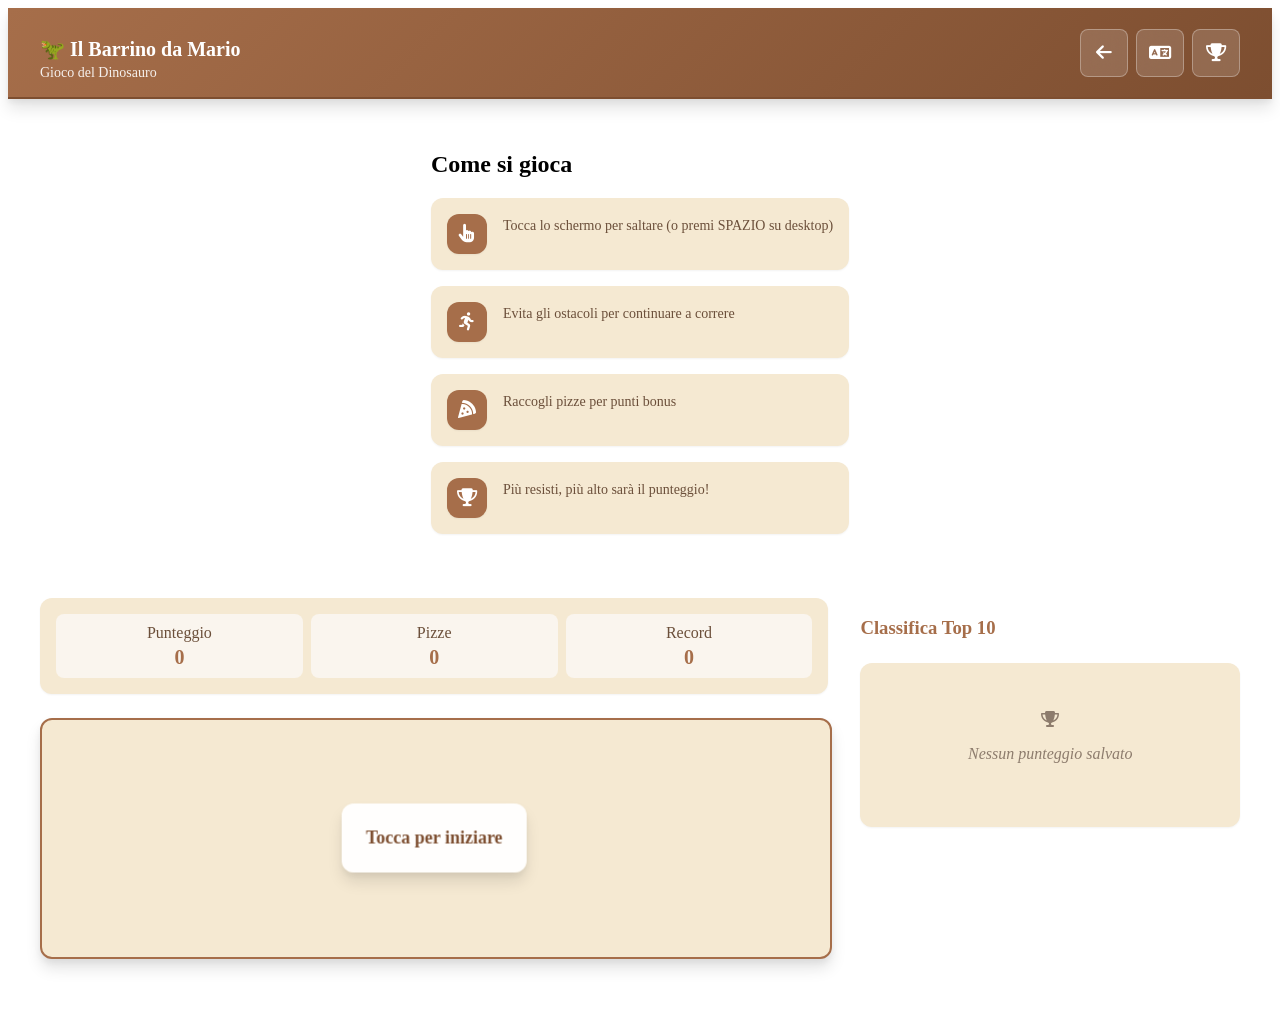
==== commit d10a041b: "Updated gioco.html" ====
--- a/gioco.html
+++ b/gioco.html
@@ -31,28 +31,6 @@
   <div class="loading-screen" id="loading-screen" aria-label="Caricamento" role="status">
     <div class="loading-spinner" aria-hidden="true"></div>
   </div>
-
-  <!-- Orientation notice (mobile) -->
-  <aside class="orientation-notice hidden" id="orientation-notice" role="alert" aria-live="polite" aria-labelledby="orientation-title">
-    <div class="orientation-content">
-      <div class="orientation-icon" aria-hidden="true">
-        <i class="fas fa-mobile-alt"></i>
-        <i class="fas fa-sync-alt"></i>
-      </div>
-
-      <h2 id="orientation-title">Per una migliore esperienza</h2>
-      <p id="orientation-message">Ruota il dispositivo in orizzontale</p>
-
-      <p class="orientation-note">
-        <i class="fas fa-info-circle" aria-hidden="true"></i>
-        <span id="orientation-note">Il gioco è ottimizzato per la modalità landscape</span>
-      </p>
-
-      <button class="btn btn-primary" id="continue-portrait" type="button" aria-label="Continua in modalità portrait">
-        <span id="continue-portrait-text">Continua comunque</span>
-      </button>
-    </div>
-  </aside>
 
   <!-- App shell -->
   <div class="game-container" id="game-container">
--- a/src/css/game.css
+++ b/src/css/game.css
@@ -4,58 +4,6 @@
   font-family: var(--font-family);
   min-height: 100vh;
   overflow-x: hidden;
-}
-
-/* Orientation Notice */
-.orientation-notice {
-  position: fixed;
-  top: 0;
-  left: 0;
-  right: 0;
-  bottom: 0;
-  background-color: var(--color-primary);
-  color: white;
-  display: flex;
-  align-items: center;
-  justify-content: center;
-  z-index: var(--z-modal);
-  padding: var(--spacing-lg);
-}
-
-.orientation-notice.hidden {
-  display: none;
-}
-
-.orientation-content {
-  text-align: center;
-  max-width: 400px;
-}
-
-.orientation-icon {
-  font-size: var(--font-size-4xl);
-  margin-bottom: var(--spacing-lg);
-  display: flex;
-  align-items: center;
-  justify-content: center;
-  gap: var(--spacing-sm);
-}
-
-.orientation-icon .fa-sync-alt {
-  animation: rotate 2s linear infinite;
-}
-
-@keyframes rotate {
-  from { transform: rotate(0deg); }
-  to { transform: rotate(360deg); }
-}
-
-.orientation-content h2 {
-  margin-bottom: var(--spacing-md);
-}
-
-.orientation-content p {
-  margin-bottom: var(--spacing-md);
-  opacity: 0.9;
 }
 
 /* Game Container */
@@ -211,31 +159,28 @@
   width: 100%;
 }
 
-/* Layout (desktop: gioco + classifica affiancati) */
+/* Layout - Mobile First */
 .game-layout {
-    display: flex;
-    grid-template-columns: 1fr;
-    gap: var(--spacing-xl);
-    align-items: start;
-    /* flex-direction: column; */
-    flex-wrap: wrap;
-    align-content: space-around;
-    justify-content: space-around;
-
+  display: flex;
+  flex-direction: column;
+  gap: var(--spacing-xl);
+  width: 100%;
 }
 
 .game-play {
+  width: 100%;
   min-width: 0;
 }
 
 .game-sidebar {
+  width: 100%;
   min-width: 0;
 }
 
 .game-stats {
   display: grid;
-  grid-template-columns: repeat(3, minmax(0, 1fr));
-  gap: var(--spacing-md);
+  grid-template-columns: 1fr;
+  gap: var(--spacing-sm);
   margin-bottom: var(--spacing-lg);
   padding: var(--spacing-md);
   background-color: var(--color-surface);
@@ -244,14 +189,19 @@
 }
 
 .stat-item {
-  text-align: center;
+  display: flex;
+  justify-content: space-between;
+  align-items: center;
+  padding: var(--spacing-sm);
+  min-height: 48px;
+  background-color: var(--color-background);
+  border-radius: var(--border-radius-md);
 }
 
 .stat-item span:first-child {
-  display: block;
-  font-size: var(--font-size-sm);
+  font-size: var(--font-size-base);
   color: var(--color-text-light);
-  margin-bottom: var(--spacing-xs);
+  font-weight: var(--font-weight-medium);
 }
 
 .stat-value {
@@ -263,10 +213,10 @@
 .game-canvas-container {
   position: relative;
   width: 100%;
-  max-width: 1100px;
   margin: 0 auto;
   margin-bottom: var(--spacing-lg);
   aspect-ratio: 10 / 3;
+  max-height: 50vh;
 }
 
 #gameCanvas {
@@ -277,8 +227,8 @@
   width: 100%;
   height: 100%;
   display: block;
-  touch-action: manipulation; /* Migliora il touch su mobile */
-  user-select: none; /* Previene selezione accidentale */
+  touch-action: manipulation;
+  user-select: none;
 }
 
 .game-controls-text {
@@ -287,16 +237,16 @@
   left: 50%;
   transform: translate(-50%, -50%);
   color: var(--color-primary-dark);
-  font-size: var(--font-size-xl);
-  font-weight: var(--font-weight-semibold);
+  font-size: var(--font-size-lg);
+  font-weight: var(--font-weight-bold);
   text-align: center;
   pointer-events: none;
-  opacity: 0.9;
-  background: rgba(255, 255, 255, 0.9);
-  padding: var(--spacing-md);
+  background: rgba(255, 255, 255, 0.95);
+  padding: var(--spacing-lg);
   border-radius: var(--border-radius-lg);
-  box-shadow: 0 4px 12px rgba(0, 0, 0, 0.1);
-  text-shadow: 0 1px 2px rgba(255, 255, 255, 0.8);
+  box-shadow: var(--shadow-lg);
+  backdrop-filter: blur(8px);
+  max-width: 80%;
 }
 
 /* Game Over Modal */
@@ -462,39 +412,63 @@
   transition: background-color var(--transition-fast);
 }
 
-/* Responsive refinements */
+/* Desktop Layout - Progressive Enhancement */
 @media (min-width: 1024px) {
   .game-layout {
-    grid-template-columns: 1.35fr 0.65fr;
-  }
+    flex-direction: row;
+    align-items: flex-start;
+  }
+
+  .game-play {
+    flex: 1.35;
+  }
+
+  .game-sidebar {
+    flex: 0.65;
+    max-width: 400px;
+  }
+
+  .game-stats {
+    grid-template-columns: repeat(3, 1fr);
+  }
+
+  .stat-item {
+    flex-direction: column;
+    text-align: center;
+    justify-content: center;
+  }
+
+  .stat-item span:first-child {
+    margin-bottom: var(--spacing-xs);
+  }
+
+  .game-canvas-container {
+    max-height: none;
+  }
+
   .leaderboard-section h3 {
     text-align: left;
   }
 }
 
-@media (max-width: 640px) {
-  .game-header-content {
-    padding: var(--spacing-md);
-  }
-  .game-logo h1 {
-    font-size: var(--font-size-lg);
-  }
-  .game-instructions {
-    padding: var(--spacing-lg) var(--spacing-md);
-  }
-  .game-area {
-    padding: var(--spacing-lg) var(--spacing-md);
-  }
+/* Tablet Adjustments */
+@media (min-width: 768px) and (max-width: 1023px) {
   .game-stats {
-    grid-template-columns: 1fr;
-  }
-  .leaderboard-entry,
-  .game-leaderboard-entry {
-    grid-template-columns: 44px 1fr auto;
-  }
-  .leaderboard-entry .date,
-  .game-leaderboard-entry .date {
-    display: none;
+    grid-template-columns: repeat(3, 1fr);
+  }
+
+  .stat-item {
+    flex-direction: column;
+    text-align: center;
+    justify-content: center;
+  }
+
+  .stat-item span:first-child {
+    margin-bottom: var(--spacing-xs);
+  }
+
+  .instructions-grid {
+    grid-template-columns: repeat(2, 1fr);
   }
 }
 
@@ -599,180 +573,125 @@
   border-top: var(--border-width) solid var(--border-color);
 }
 
-/* Game Responsive Adjustments */
-@media (max-width: 768px) {
-  .game-stats {
-    gap: var(--spacing-md);
-  }
-  
-  .stat-item span:first-child {
+/* Mobile Specific Optimizations */
+@media (max-width: 767px) {
+  .game-header-content {
+    padding: var(--spacing-sm) var(--spacing-md);
+  }
+
+  .game-logo h1 {
+    font-size: var(--font-size-lg);
+  }
+
+  .game-logo p {
     font-size: var(--font-size-xs);
   }
-  
-  .stat-value {
-    font-size: var(--font-size-lg);
-  }
-  
-  #gameCanvas {
-    width: 100%;
-    height: 100%;
-    max-width: 100%;
-  }
-  
+
+  .game-controls {
+    gap: var(--spacing-xs);
+  }
+
   .instructions-grid {
     grid-template-columns: 1fr;
   }
-  
+
   .game-over-content {
     padding: var(--spacing-lg);
   }
-  
-  .save-score-actions {
-    flex-direction: column;
-  }
-  
+
+  .save-score-actions,
   .game-over-actions {
     flex-direction: column;
   }
-  
+
   .leaderboard-entry,
   .game-leaderboard-entry {
-    grid-template-columns: 40px 1fr auto;
+    grid-template-columns: 48px 1fr auto;
     gap: var(--spacing-sm);
-    padding: var(--spacing-sm) var(--spacing-md);
-  }
-  
+    padding: var(--spacing-md);
+  }
+
   .leaderboard-entry .date,
   .game-leaderboard-entry .date {
     display: none;
   }
-  
-  /* Migliora l'area di tocco per mobile */
+}
+
+/* Portrait Mode Optimizations */
+@media (orientation: portrait) and (max-width: 768px) {
   .game-canvas-container {
-    padding: 0;
-    background: transparent;
-    border-radius: 0;
-  }
-  
-  /* Ottimizza i controlli per touch */
-  .btn {
-    min-height: 48px; /* Area di tocco minima */
-    padding: var(--spacing-md) var(--spacing-lg);
-  }
-  
-  .game-stats {
-    padding: var(--spacing-sm);
-  }
-  
-  .stat-item {
-    padding: var(--spacing-sm);
-    min-height: 44px;
-    display: flex;
-    flex-direction: column;
-    justify-content: center;
-  }
-}
-
-/* Portrait Mode Specific */
-@media (orientation: portrait) and (max-width: 768px) {
-  .game-container:not(.portrait-allowed) .game-area {
-    display: none;
-  }
-  
-  .game-container:not(.portrait-allowed) .leaderboard-section {
-    display: none;
-  }
-  
-  /* Quando è permesso il portrait, ottimizza il layout */
-  .game-container.portrait-allowed #gameCanvas {
-    max-height: 40vh; /* Limita l'altezza in portrait */
-  }
-  
-  .game-container.portrait-allowed .game-stats {
-    flex-direction: row;
-    justify-content: space-around;
-    flex-wrap: wrap;
-  }
-  
-  .game-container.portrait-allowed .stat-item {
-    flex: 1;
-    min-width: 80px;
+    max-height: 40vh;
+  }
+
+  .game-controls-text {
+    font-size: var(--font-size-base);
+    padding: var(--spacing-md);
   }
 }
 
 /* Landscape Mode Optimizations */
 @media (orientation: landscape) and (max-height: 600px) {
   .game-header-content {
-    padding: var(--spacing-sm) var(--spacing-lg);
-  }
-  
+    padding: var(--spacing-sm) var(--spacing-md);
+  }
+
   .game-instructions {
-    padding: var(--spacing-md) var(--spacing-lg);
-  }
-  
+    padding: var(--spacing-md) var(--spacing-md);
+  }
+
   .instructions-grid {
     grid-template-columns: repeat(4, 1fr);
     gap: var(--spacing-sm);
   }
-  
+
   .instruction-item {
     padding: var(--spacing-sm);
-  }
-  
+    flex-direction: column;
+    text-align: center;
+  }
+
   .instruction-icon {
-    width: 30px;
-    height: 30px;
+    width: 32px;
+    height: 32px;
     font-size: var(--font-size-base);
   }
-  
+
+  .instruction-item p {
+    font-size: var(--font-size-xs);
+  }
+
   .game-area {
-    padding: var(--spacing-md) var(--spacing-lg);
-  }
-  
-  .game-stats {
-    margin-bottom: var(--spacing-sm);
-    padding: var(--spacing-sm);
-  }
-  
-  .leaderboard-section {
-    padding: var(--spacing-md) var(--spacing-lg);
-  }
-  
-  /* Ottimizza per landscape mobile */
-  #gameCanvas {
-    max-height: 60vh;
-  }
-}
-
-/* Ottimizzazioni specifiche per touch device */
+    padding: var(--spacing-md) var(--spacing-md);
+  }
+
+  .game-canvas-container {
+    max-height: 55vh;
+  }
+}
+
+/* Touch Device Optimizations */
 @media (hover: none) and (pointer: coarse) {
+  .btn {
+    min-height: 48px;
+  }
+
+  .btn-icon {
+    min-width: 48px;
+    min-height: 48px;
+  }
+
+  .close-btn {
+    min-width: 48px;
+    min-height: 48px;
+  }
+
   #gameCanvas {
     cursor: pointer;
   }
-  
-  .game-canvas-container::before {
-    content: '';
-    position: absolute;
-    top: 0;
-    left: 0;
-    right: 0;
-    bottom: 0;
-    z-index: 1;
-    pointer-events: none;
-  }
-  
-  /* Feedback visivo per touch */
-  .game-canvas-container:active {
-    transform: scale(0.99);
-    transition: transform 0.1s ease;
-  }
-  
-  /* Migliora la leggibilità su schermi piccoli */
+
   .game-controls-text {
-    font-size: var(--font-size-lg);
-    padding: var(--spacing-lg);
-    background: rgba(255, 255, 255, 0.95);
-    backdrop-filter: blur(4px);
+    font-size: var(--font-size-base);
+    padding: var(--spacing-md);
   }
 }
 
@@ -795,38 +714,11 @@
   }
 }
 
-/* Close Leaderboard Button */
-.close-leaderboard {
-  position: absolute;
-  top: var(--spacing-md);
-  right: var(--spacing-md);
-  background: transparent;
-  border: none;
-  color: var(--color-text-primary);
-  font-size: 24px;
-  cursor: pointer;
-  padding: var(--spacing-sm);
-  width: 40px;
-  height: 40px;
-  display: flex;
-  align-items: center;
-  justify-content: center;
-  border-radius: var(--radius-sm);
-  transition: all var(--transition-normal);
-  z-index: 10;
-}
-
-.close-leaderboard:hover {
-  background-color: var(--color-error);
-  color: white;
-  transform: rotate(90deg);
-}
-
 /* Language Selector Body */
 .language-selector-body {
   background-color: var(--color-surface);
   padding: var(--spacing-xl);
-  border-radius: var(--radius-lg);
+  border-radius: var(--border-radius-lg);
   max-width: 500px;
   width: 90%;
   max-height: 80vh;
@@ -842,34 +734,10 @@
   text-align: center;
 }
 
-/* Orientation Note */
-.orientation-note {
-  background-color: var(--color-info-light);
-  border-left: 4px solid var(--color-info);
-  padding: var(--spacing-md);
-  margin-top: var(--spacing-md);
-  border-radius: var(--radius-sm);
-  font-size: 14px;
-  color: var(--color-text-secondary);
-  display: flex;
-  align-items: flex-start;
-  gap: var(--spacing-sm);
-}
-
-.orientation-note i {
-  color: var(--color-info);
-  margin-top: 2px;
-}
-
 @media (max-width: 768px) {
   .language-selector-body {
     width: 95%;
     padding: var(--spacing-lg);
-  }
-  
-  .orientation-note {
-    font-size: 13px;
-    padding: var(--spacing-sm);
   }
 }
 /* Pulsante Torna al Menù migliorato */
@@ -976,8 +844,8 @@
 /* Icon-only buttons */
 .btn-icon {
     padding: var(--spacing-sm);
-    min-width: 44px;
-    min-height: 44px;
+    min-width: 48px;
+    min-height: 48px;
     aspect-ratio: 1;
 }
 
@@ -1003,8 +871,8 @@
     border: none;
     color: var(--color-text-muted);
     padding: var(--spacing-sm);
-    min-width: 40px;
-    min-height: 40px;
+    min-width: 48px;
+    min-height: 48px;
     border-radius: var(--border-radius-md);
     transition: all var(--transition-fast);
 }
@@ -1069,62 +937,3 @@
 /* RESPONSIVE - Mobile adjustments */
 /* ====================================== */
 
-@media (max-width: 768px) {
-    .btn {
-        min-height: 44px;
-        padding: var(--spacing-sm) var(--spacing-md);
-    }
-    
-    .btn-icon {
-        min-width: 40px;
-        min-height: 40px;
-    }
-    
-    .game-header-content {
-        padding: var(--spacing-sm) var(--spacing-md);
-    }
-    
-    .game-logo h1 {
-        font-size: var(--font-size-lg);
-    }
-    
-    .game-logo p {
-        font-size: var(--font-size-xs);
-    }
-    
-    .game-controls {
-        gap: var(--spacing-xs);
-    }
-}
-
-@media (max-width: 480px) {
-    .btn-icon {
-        min-width: 36px;
-        min-height: 36px;
-        padding: var(--spacing-xs);
-    }
-    
-    .btn-icon i {
-        font-size: var(--font-size-base);
-    }
-    
-    .game-controls {
-        gap: 0.25rem;
-    }
-}
-
-/* Touch device optimizations */
-@media (hover: none) and (pointer: coarse) {
-    .btn {
-        min-height: 48px;
-    }
-    
-    .btn-icon {
-        min-width: 48px;
-        min-height: 48px;
-    }
-    
-    .btn:active {
-        transform: scale(0.95);
-    }
-}
